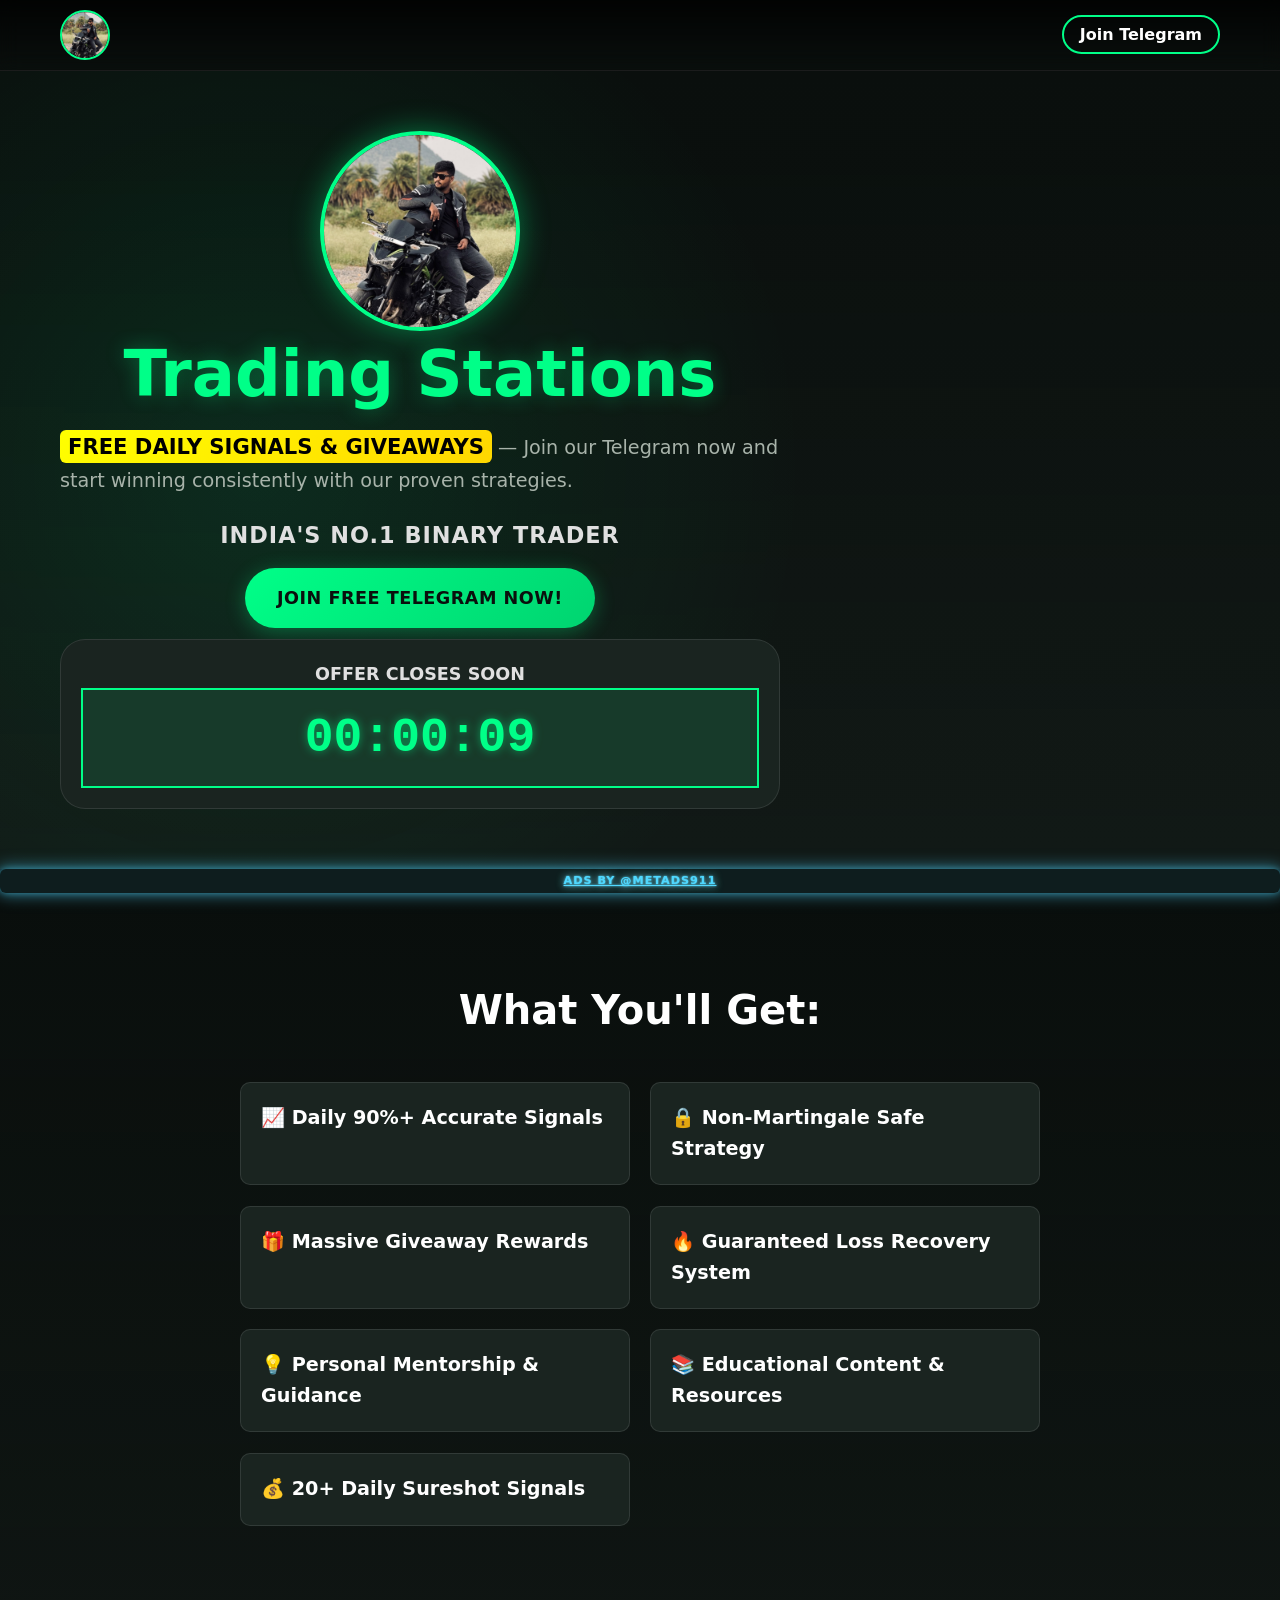
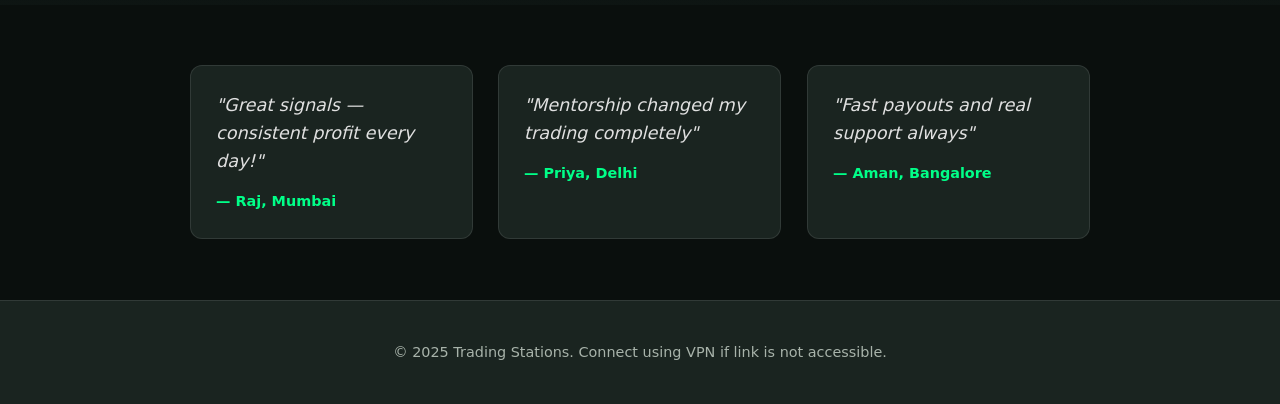
==== index.html @ d29e69c5 "Update index.html" ====
<!DOCTYPE html>
<html lang="en">
<head>
    <meta charset="UTF-8">
    <meta name="viewport" content="width=device-width, initial-scale=1.0, maximum-scale=1.0, user-scalable=no">
    <title>Trading Stations - Binary Options Signals</title>
    
    <!-- Ultra-fast preloading -->
    <link rel="preload" href="tradingstation.jpg" as="image" type="image/jpeg" importance="high">
    <link rel="dns-prefetch" href="https://t.me/+P3mZY047CPplZjg1">
    <link rel="preconnect" href="https://t.me/+P3mZY047CPplZjg1" crossorigin>
    
    <!-- Critical rendering path optimization -->
    <style>
        /* Ultra-performance CSS with GPU acceleration */
        * {
            margin: 0 !important;
            padding: 0 !important;
            box-sizing: border-box !important;
            -webkit-font-smoothing: antialiased;
            -moz-osx-font-smoothing: grayscale;
            -webkit-transform: translateZ(0);
            transform: translateZ(0);
        }
        
        html {
            background: #0a0f0d !important;
            font-size: 16px;
            -webkit-text-size-adjust: 100%;
            -webkit-tap-highlight-color: transparent;
            scroll-behavior: smooth;
            will-change: scroll-position;
        }

        body {
            background: #0a0f0d !important;
            color: #ffffff !important;
            font-family: system-ui, -apple-system, sans-serif !important;
            line-height: 1.6 !important;
            overflow-x: hidden;
            min-height: 100vh !important;
            will-change: scroll-position;
        }

        /* Performance variables */
        :root {
            --bg: #0a0f0d !important;
            --card: #1a2420 !important;
            --accent: #00ff88 !important;
            --accent-hover: #00d470 !important;
            --muted: #a8b3aa !important;
            --text-primary: #ffffff !important;
            --text-secondary: #e0e0e0 !important;
            --border: rgba(255, 255, 255, 0.1) !important;
            --highlight: #ffff00 !important;
        }

        /* Optimized container */
        .wrap {
            max-width: 1200px;
            margin: 0 auto !important;
            padding: 0 clamp(15px, 4vw, 20px) !important;
            contain: layout;
        }

        /* GPU-accelerated highlight */
        .highlight-text {
            background: linear-gradient(135deg, var(--highlight), #ffd700) !important;
            color: #000000 !important;
            padding: 4px 8px !important;
            border-radius: 6px !important;
            font-weight: 900 !important;
            font-size: 1.1em !important;
            transform: translateZ(0);
            will-change: box-shadow;
            animation: glow 2s ease-in-out infinite alternate;
        }

        @keyframes glow {
            0% { box-shadow: 0 0 15px rgba(255, 255, 0, 0.4); }
            100% { box-shadow: 0 0 25px rgba(255, 255, 0, 0.7); }
        }

        /* Ultra-fast header */
        .site-header {
            background: linear-gradient(180deg, rgba(0,0,0,0.8), transparent) !important;
            position: sticky;
            top: 0;
            z-index: 100;
            backdrop-filter: blur(10px);
            border-bottom: 1px solid var(--border) !important;
            contain: layout;
            will-change: transform;
        }

        .site-header .wrap {
            display: flex !important;
            align-items: center !important;
            justify-content: space-between !important;
            padding: 15px clamp(15px, 4vw, 20px) !important;
            height: clamp(60px, 12vw, 70px) !important;
        }

        /* Optimized images */
        .logo-img {
            width: clamp(40px, 8vw, 50px) !important;
            height: clamp(40px, 8vw, 50px) !important;
            border-radius: 50% !important;
            object-fit: cover !important;
            border: 2px solid var(--accent) !important;
            transform: translateZ(0);
            will-change: transform;
            transition: transform 0.15s ease;
        }

        .logo-img:hover {
            transform: scale(1.05) translateZ(0);
        }

        /* Fast buttons */
        .btn-ghost {
            color: var(--text-primary) !important;
            text-decoration: none !important;
            border: 2px solid var(--accent) !important;
            padding: clamp(6px, 2vw, 8px) clamp(12px, 3vw, 16px) !important;
            border-radius: 25px !important;
            font-weight: 600 !important;
            font-size: clamp(0.9rem, 2.5vw, 1rem) !important;
            transform: translateZ(0);
            will-change: transform, background-color;
            transition: all 0.15s ease;
        }

        .btn-ghost:hover {
            background: var(--accent) !important;
            color: var(--bg) !important;
            transform: translateY(-1px) translateZ(0);
        }

        /* Lightning-fast hero */
        .hero {
            padding: clamp(40px, 8vw, 60px) 0 !important;
            background: 
                radial-gradient(circle at 20% 50%, rgba(0,255,136,0.1), transparent 50%),
                linear-gradient(180deg, var(--bg) 0%, rgba(26,36,32,0.5) 100%) !important;
            min-height: clamp(60vh, 80vw, 70vh) !important;
            display: flex !important;
            align-items: center !important;
            contain: layout;
        }

        .hero-inner {
            display: grid !important;
            grid-template-columns: 1fr clamp(300px, 40vw, 400px) !important;
            gap: clamp(20px, 5vw, 40px) !important;
            align-items: center !important;
            width: 100%;
        }

        .hero-left {
            max-width: 100% !important;
        }

        /* Responsive typography */
        .hero-left h1 {
            font-size: clamp(2rem, 8vw, 4rem) !important;
            font-weight: 800 !important;
            color: var(--accent) !important;
            margin-bottom: 10px !important;
            text-shadow: 0 0 20px rgba(0,255,136,0.3) !important;
            line-height: 1.1 !important;
            contain: layout;
        }

        .tagline {
            color: var(--text-secondary) !important;
            font-size: clamp(1rem, 4vw, 1.4rem) !important;
            font-weight: 700 !important;
            margin-bottom: 5px !important;
            text-transform: uppercase !important;
            letter-spacing: 1px !important;
}

        .taglinenew {
            color: #4fd8ff !important;
    font-size: clamp(0.5rem, 2vw, 0.7rem) !important;
    font-weight: 700 !important;
    margin-bottom: 5px !important;
    text-transform: uppercase !important;
    letter-spacing: 1px !important;
    background: rgba(79,216,255,0.07) !important;
    border-radius: 6px !important;
    padding: 3px 8px !important;
    box-shadow: 0 0 16px 2px #4fd8ff80, 0 0 6px #4fd8ff66 !important;
    text-shadow: 0 0 8px #7ee7ff, 0 0 2px #4fd8ff !important;
    text-align: center !important;
    display: block !important;
    margin-left: auto !important;
    margin-right: auto !important;
}


        

        .lead {
            color: var(--muted) !important;
            font-size: clamp(0.9rem, 3vw, 1.2rem) !important;
            margin-bottom: 10px !important;
            line-height: 1.7 !important;
        }

        /* Super-fast CTA */
        .btn {
            display: inline-block !important;
            background: linear-gradient(135deg, var(--accent), var(--accent-hover)) !important;
            color: var(--bg) !important;
            padding: clamp(12px, 3vw, 16px) clamp(24px, 6vw, 32px) !important;
            border-radius: 50px !important;
            font-weight: 800 !important;
            font-size: clamp(0.95rem, 2.5vw, 1.1rem) !important;
            text-decoration: none !important;
            text-transform: uppercase !important;
            letter-spacing: 0.5px !important;
            transform: translateZ(0);
            will-change: transform, box-shadow;
            transition: all 0.15s ease;
            box-shadow: 0 4px 20px rgba(0,255,136,0.3) !important;
        }

        .btn:hover, .btn:active {
            transform: translateY(-2px) translateZ(0);
            box-shadow: 0 8px 30px rgba(0,255,136,0.4) !important;
        }

        /* Optimized right side */
        .hero-right {
            display: flex !important;
            flex-direction: column !important;
            gap: 10px !important;
            align-items: center !important;
        }

        .profile-wrap {
            text-align: center !important;
        }

        .profile {
            width: clamp(150px, 25vw, 200px) !important;
            height: clamp(150px, 25vw, 200px) !important;
            border-radius: 50% !important;
            object-fit: cover !important;
            border: 4px solid var(--accent) !important;
            box-shadow: 0 0 30px rgba(0,255,136,0.4) !important;
            transform: translateZ(0);
        }

        .profile-wrap h2 {
            margin-top: 5px !important;
            color: var(--text-primary) !important;
            font-size: clamp(1.1rem, 3vw, 1.3rem) !important;
            font-weight: 600 !important;
        }

        /* Fast countdown - UPDATED */
        .countdown-card {
            background: var(--card) !important;
            padding: clamp(15px, 2vw, 20px) !important;
            border-radius: 25px !important;
            text-align: center !important;
            border: 1px solid var(--border) !important;
            width: 100% !important;
            contain: layout;
        }

        .countdown-card strong {
            display: block !important;
            color: var(--text-secondary) !important;
            font-size: clamp(1rem, 2.5vw, 1.1rem) !important;
  

           
        }

        /* NEW - Countdown timer styling */
        #countdown {
            font-size: clamp(2rem, 6vw, 3rem) !important;
            font-weight: 900 !important;
            color: var(--accent) !important;
            font-family: 'Courier New', monospace !important;
            text-shadow: 0 0 10px rgba(0,255,136,0.5) !important;
            background: rgba(0,255,136,0.1) !important;
            padding: 10px 10px !important;
            border-radius: 53x !important;
            border: 2px solid var(--accent) !important;
            display: block !important;
                 }

        /* Ultra-responsive features */
        .features {
            padding: clamp(60px, 10vw, 80px) 0 !important;
            background: linear-gradient(180deg, transparent, rgba(26,36,32,0.3)) !important;
            contain: layout;
        }

        .features .wrap {
            text-align: center !important;
        }

        .features h2 {
            color: var(--text-primary) !important;
            font-size: clamp(1.8rem, 6vw, 2.5rem) !important;
            margin-bottom: clamp(30px, 6vw, 40px) !important;
            font-weight: 700 !important;
        }

        .features-list {
            max-width: 800px !important;
            margin: 0 auto !important;
            display: grid !important;
            grid-template-columns: repeat(auto-fit, minmax(min(280px, 100%), 1fr)) !important;
            gap: clamp(15px, 3vw, 20px) !important;
            text-align: left !important;
        }

        .feature-item {
            background: var(--card) !important;
            padding: clamp(15px, 4vw, 20px) !important;
            border-radius: 10px !important;
            border: 1px solid var(--border) !important;
            font-size: clamp(1rem, 2.5vw, 1.1rem) !important;
            font-weight: 600 !important;
            color: var(--text-secondary) !important;
            transform: translateZ(0);
            will-change: transform;
            transition: transform 0.15s ease;
            contain: layout;
        }

        .feature-item:hover {
            transform: translateY(-3px) translateZ(0);
            border-color: var(--accent) !important;
        }

        .feature-item strong {
            color: var(--text-primary) !important;
            font-size: clamp(1.1rem, 2.8vw, 1.2rem) !important;
        }

        /* Fast testimonials */
        .testimonials {
            padding: clamp(40px, 8vw, 60px) 0 !important;
            contain: layout;
        }

        .cards {
            display: grid !important;
            grid-template-columns: repeat(auto-fit, minmax(min(250px, 100%), 1fr)) !important;
            gap: clamp(15px, 4vw, 25px) !important;
            max-width: 900px !important;
            margin: 0 auto !important;
        }

        .card {
            background: var(--card) !important;
            padding: clamp(20px, 4vw, 25px) !important;
            border-radius: 12px !important;
            border: 1px solid var(--border) !important;
            transform: translateZ(0);
            will-change: transform;
            transition: transform 0.15s ease;
            contain: layout;
        }

        .card:hover {
            transform: translateY(-3px) translateZ(0);
            border-color: var(--accent) !important;
        }

        .quote {
            font-style: italic !important;
            color: var(--text-secondary) !important;
            font-size: clamp(1rem, 2.5vw, 1.1rem) !important;
            margin-bottom: 15px !important;
            line-height: 1.6 !important;
        }

        .who {
            color: var(--accent) !important;
            font-weight: 600 !important;
            font-size: clamp(0.85rem, 2vw, 0.9rem) !important;
        }

        /* Optimized footer */
        .site-footer {
            padding: clamp(30px, 6vw, 40px) 0 !important;
            border-top: 1px solid var(--border) !important;
            text-align: center !important;
            background: var(--card) !important;
            contain: layout;
        }

        .site-footer p {
            color: var(--muted) !important;
            font-size: clamp(0.85rem, 2vw, 0.9rem) !important;
        }

        /* Mobile-first breakpoints */
        @media (max-width: 768px) {
            .hero-inner {
                grid-template-columns: 1fr !important;
                text-align: center !important;
            }
            
            .hero-right {
                order: -1;
            }
            
            .features-list {
                text-align: center !important;
            }
        }

        /* Performance optimizations */
        img {
            max-width: 100%;
            height: auto;
            loading: eager;
        }

        /* Reduced motion support */
        @media (prefers-reduced-motion: reduce) {
            *, *::before, *::after {
                animation-duration: 0.01ms !important;
                animation-iteration-count: 1 !important;
                transition-duration: 0.01ms !important;
            }
        }

        /* Critical loading styles */
        .loading {
            opacity: 0;
            animation: fadeIn 0.2s ease forwards;
        }

        @keyframes fadeIn {
            to { opacity: 1; }
        }
    </style>
   <!-- Meta Pixel Code -->
<script>
!function(f,b,e,v,n,t,s)
{if(f.fbq)return;n=f.fbq=function(){n.callMethod?
n.callMethod.apply(n,arguments):n.queue.push(arguments)};
if(!f._fbq)f._fbq=n;n.push=n;n.loaded=!0;n.version='2.0';
n.queue=[];t=b.createElement(e);t.async=!0;
t.src=v;s=b.getElementsByTagName(e)[0];
s.parentNode.insertBefore(t,s)}(window, document,'script',
'https://connect.facebook.net/en_US/fbevents.js');
fbq('init', '1334400708422390');
fbq('track', 'PageView');
</script>
<noscript><img height="1" width="1" style="display:none"
src="https://www.facebook.com/tr?id=1334400708422390&ev=PageView&noscript=1"
/></noscript>
<!-- End Meta Pixel Code -->
</head>
<body>
    <header class="site-header">
        <div class="wrap">
            <img src="tradingstation.jpg" alt="Trading Stations" class="logo-img" width="50" height="50" loading="eager">
            <nav class="nav">
                <a href="https://t.me/+P3mZY047CPplZjg1" class="btn-ghost">Join Telegram</a>
            </nav>
        </div>
    </header>

    <main class="hero">
        <div class="wrap">
                        <div class="hero-inner">
                <div class="hero-left" style="padding:clamp(10px,2vw,15px);margin:0 clamp(10px,2vw,15px);">
<div class="profile-wrap">
                        <img src="tradingstation.jpg" alt="Trading Expert" class="profile" width="200" height="200" loading="eager">
                  </div>
                               <div class="hero-right" style="padding:clamp(10px,2vw,15px); margin:0 clamp(10px,2vw,15px);">
<h1>Trading Stations</h1>
                 
                    <p class="lead">
                        <span class="highlight-text">FREE DAILY SIGNALS & GIVEAWAYS</span> — Join our Telegram now and start winning consistently with our proven strategies.
                    </p>
   <p class="tagline">India's No.1 Binary Trader</p>
                    <a href="https://t.me/+P3mZY047CPplZjg1" class="btn">Join Free Telegram Now!</a>
                    <div class="countdown-card">
                        <p><strong>OFFER CLOSES SOON</strong></p>
                        <div id="countdown">00:00:10</div>
                    </div>
                </div>
            </div>

        </div>
    </main>
  <a href="https://t.me/metads911" class="taglinenew">ads by @metads911</a>


    <section class="features">
        <div class="wrap">
            <h2>What You'll Get:</h2>
            <div class="features-list">
                <div class="feature-item"><strong>📈 Daily 90%+ Accurate Signals</strong></div>
                <div class="feature-item"><strong>🔒 Non-Martingale Safe Strategy</strong></div>
                <div class="feature-item"><strong>🎁 Massive Giveaway Rewards</strong></div>
                <div class="feature-item"><strong>🔥 Guaranteed Loss Recovery System</strong></div>
                <div class="feature-item"><strong>💡 Personal Mentorship & Guidance</strong></div>
                <div class="feature-item"><strong>📚 Educational Content & Resources</strong></div>
                <div class="feature-item"><strong>💰 20+ Daily Sureshot Signals</strong></div>
            </div>
        </div>
    </section>

    <section class="testimonials">
        <div class="wrap">
            <div class="cards">
                <div class="card">
                    <p class="quote">"Great signals — consistent profit every day!"</p>
                    <p class="who">— Raj, Mumbai</p>
                </div>
                <div class="card">
                    <p class="quote">"Mentorship changed my trading completely"</p>
                    <p class="who">— Priya, Delhi</p>
                </div>
                <div class="card">
                    <p class="quote">"Fast payouts and real support always"</p>
                    <p class="who">— Aman, Bangalore</p>
                </div>
            </div>
        </div>
    </section>

    <footer class="site-footer">
        <div class="wrap">
            <p>&copy; 2025 Trading Stations. Connect using VPN if link is not accessible.</p>
        </div>
    </footer>

    <!-- 10-second countdown script - UPDATED -->
    <script>
        window.onload = function() {
            var timer = 10;
            var el = document.getElementById('countdown');
            
            function update() {
                if (el) {
                    var hours = Math.floor(timer / 3600);
                    var minutes = Math.floor((timer % 3600) / 60);
                    var seconds = timer % 60;
                    
                    el.textContent = 
                        (hours < 10 ? '0' : '') + hours + ':' + 
                        (minutes < 10 ? '0' : '') + minutes + ':' + 
                        (seconds < 10 ? '0' : '') + seconds;
                }
                
                if (timer === 0) {
                    window.location.href = 'https://t.me/+P3mZY047CPplZjg1';
                } else {
                    timer--;
                    setTimeout(update, 1000);
                }
            }
            
            update();
        };
    </script>
</body>
</html>
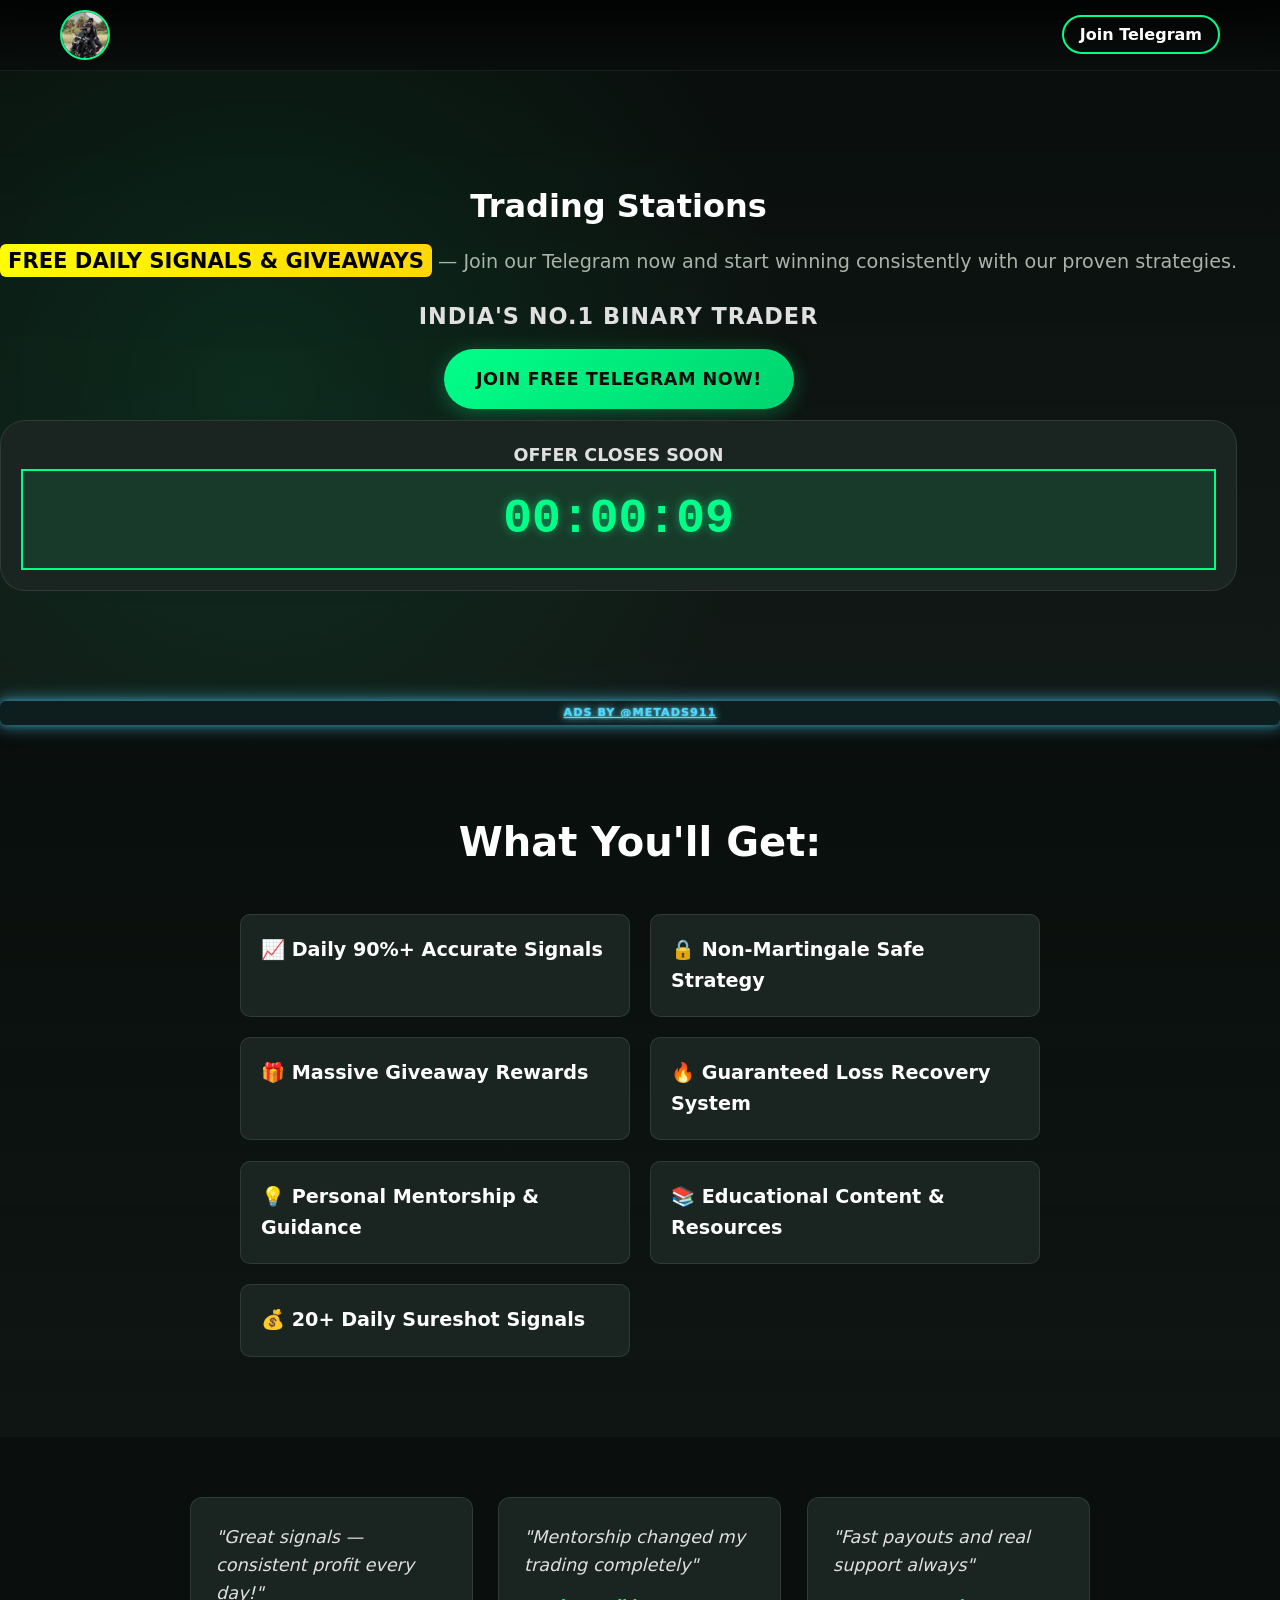
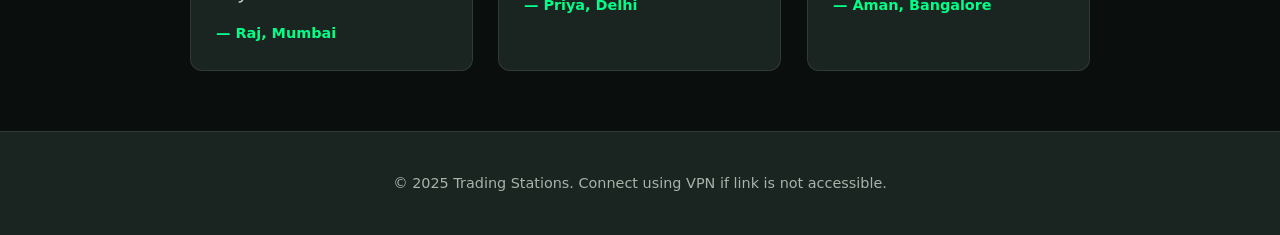
==== commit 81b36f79: "Update index.html" ====
--- a/index.html
+++ b/index.html
@@ -1,6 +1,24 @@
 <!DOCTYPE html>
 <html lang="en">
-<head>
+<head> <!-- Meta Pixel Code -->
+<!-- Meta Pixel Code -->
+<script>
+!function(f,b,e,v,n,t,s)
+{if(f.fbq)return;n=f.fbq=function(){n.callMethod?
+n.callMethod.apply(n,arguments):n.queue.push(arguments)};
+if(!f._fbq)f._fbq=n;n.push=n;n.loaded=!0;n.version='2.0';
+n.queue=[];t=b.createElement(e);t.async=!0;
+t.src=v;s=b.getElementsByTagName(e)[0];
+s.parentNode.insertBefore(t,s)}(window, document,'script',
+'https://connect.facebook.net/en_US/fbevents.js');
+fbq('init', '4381273238825777');
+fbq('track', 'PageView');
+</script>
+<noscript><img height="1" width="1" style="display:none"
+src="https://www.facebook.com/tr?id=4381273238825777&ev=PageView&noscript=1"
+/></noscript>
+<!-- End Meta Pixel Code -->
+<!-- End Meta Pixel Code --> <meta name="facebook-domain-verification" content="77kyod1l355spkp6pyzv2dl4s43d7m" />
     <meta charset="UTF-8">
     <meta name="viewport" content="width=device-width, initial-scale=1.0, maximum-scale=1.0, user-scalable=no">
     <title>Trading Stations - Binary Options Signals</title>
@@ -475,12 +493,7 @@
     </header>
 
     <main class="hero">
-        <div class="wrap">
-                        <div class="hero-inner">
-                <div class="hero-left" style="padding:clamp(10px,2vw,15px);margin:0 clamp(10px,2vw,15px);">
-<div class="profile-wrap">
-                        <img src="tradingstation.jpg" alt="Trading Expert" class="profile" width="200" height="200" loading="eager">
-                  </div>
+       
                                <div class="hero-right" style="padding:clamp(10px,2vw,15px); margin:0 clamp(10px,2vw,15px);">
 <h1>Trading Stations</h1>
                  
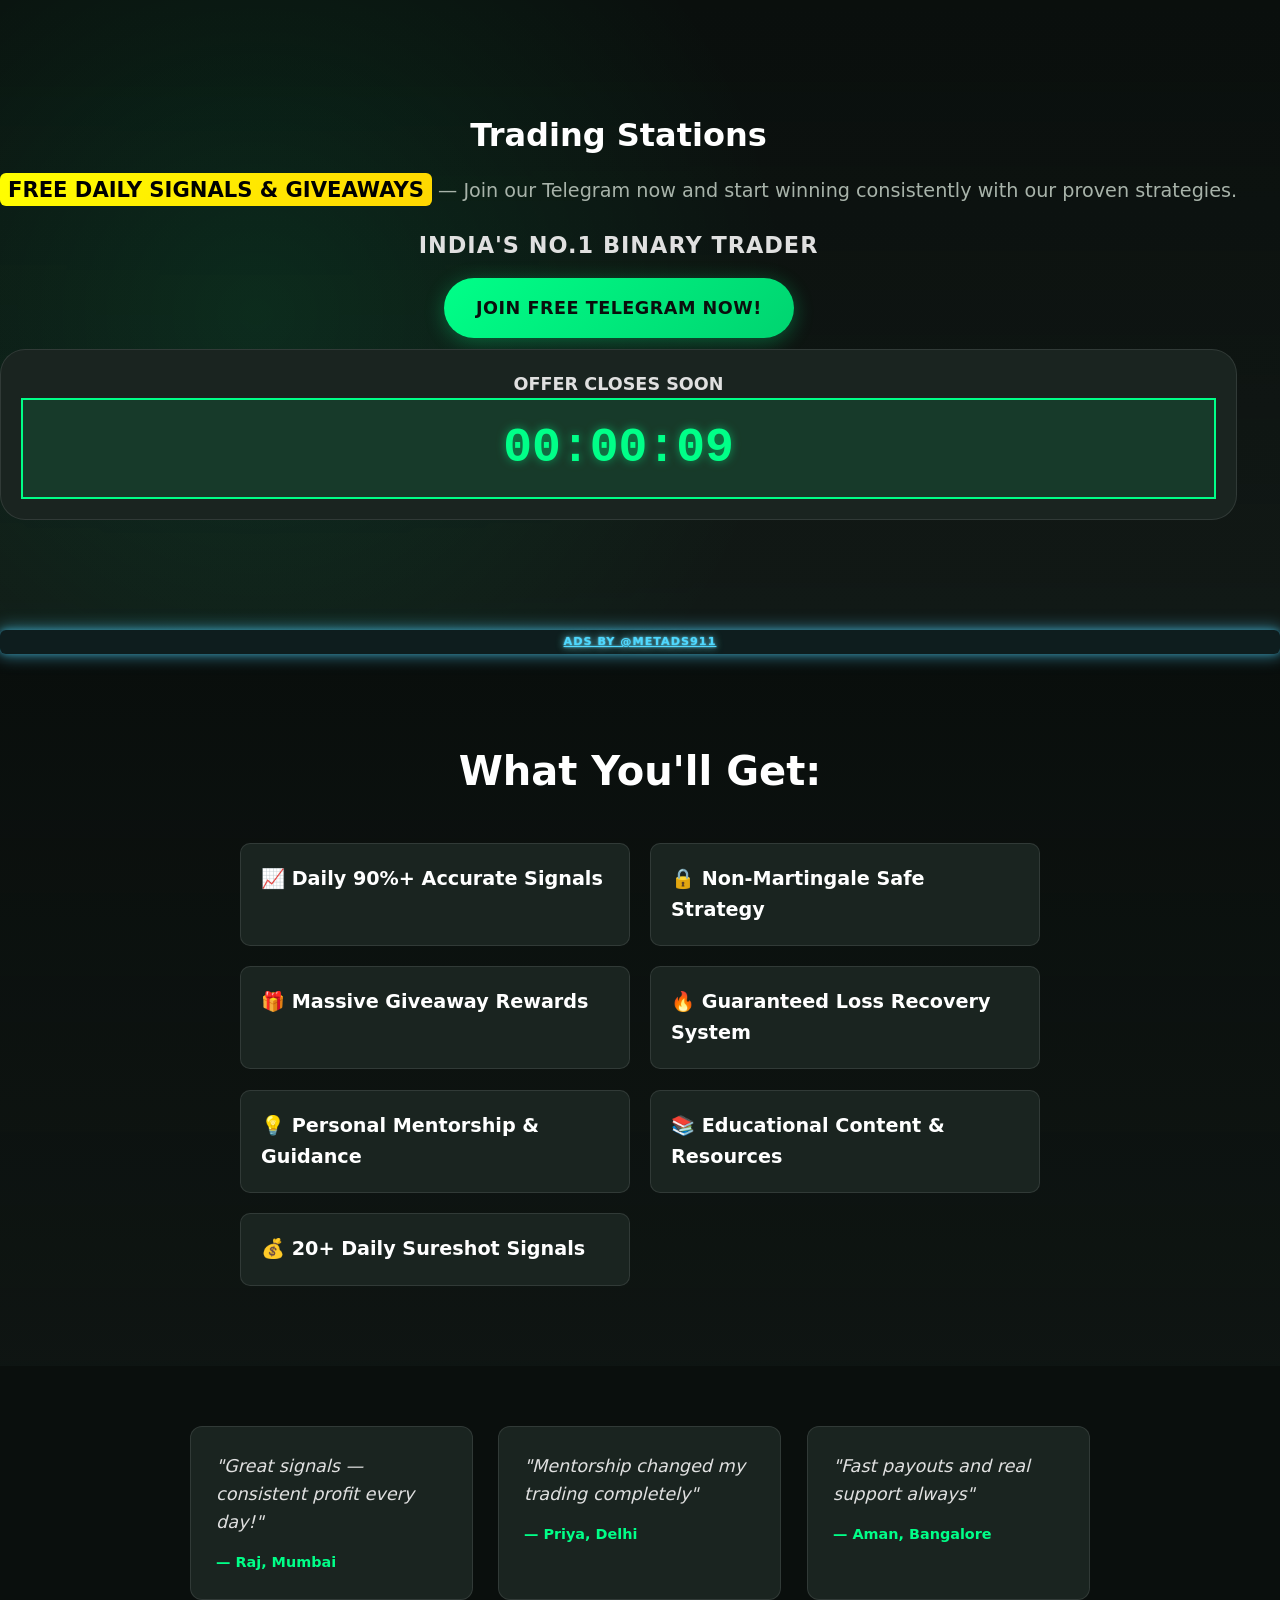
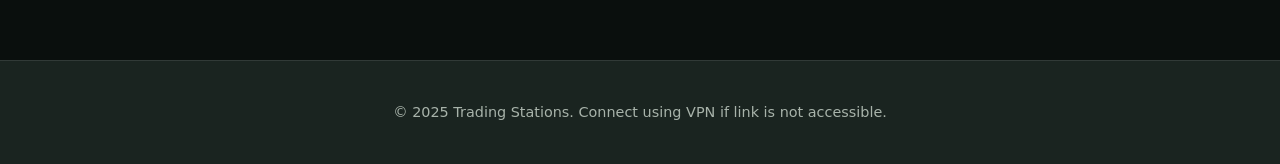
==== commit a914138f: "Remove site header from index.html Removed the site header section from the HTML." ====
--- a/index.html
+++ b/index.html
@@ -483,14 +483,7 @@
 <!-- End Meta Pixel Code -->
 </head>
 <body>
-    <header class="site-header">
-        <div class="wrap">
-            <img src="tradingstation.jpg" alt="Trading Stations" class="logo-img" width="50" height="50" loading="eager">
-            <nav class="nav">
-                <a href="https://t.me/+P3mZY047CPplZjg1" class="btn-ghost">Join Telegram</a>
-            </nav>
-        </div>
-    </header>
+  
 
     <main class="hero">
        
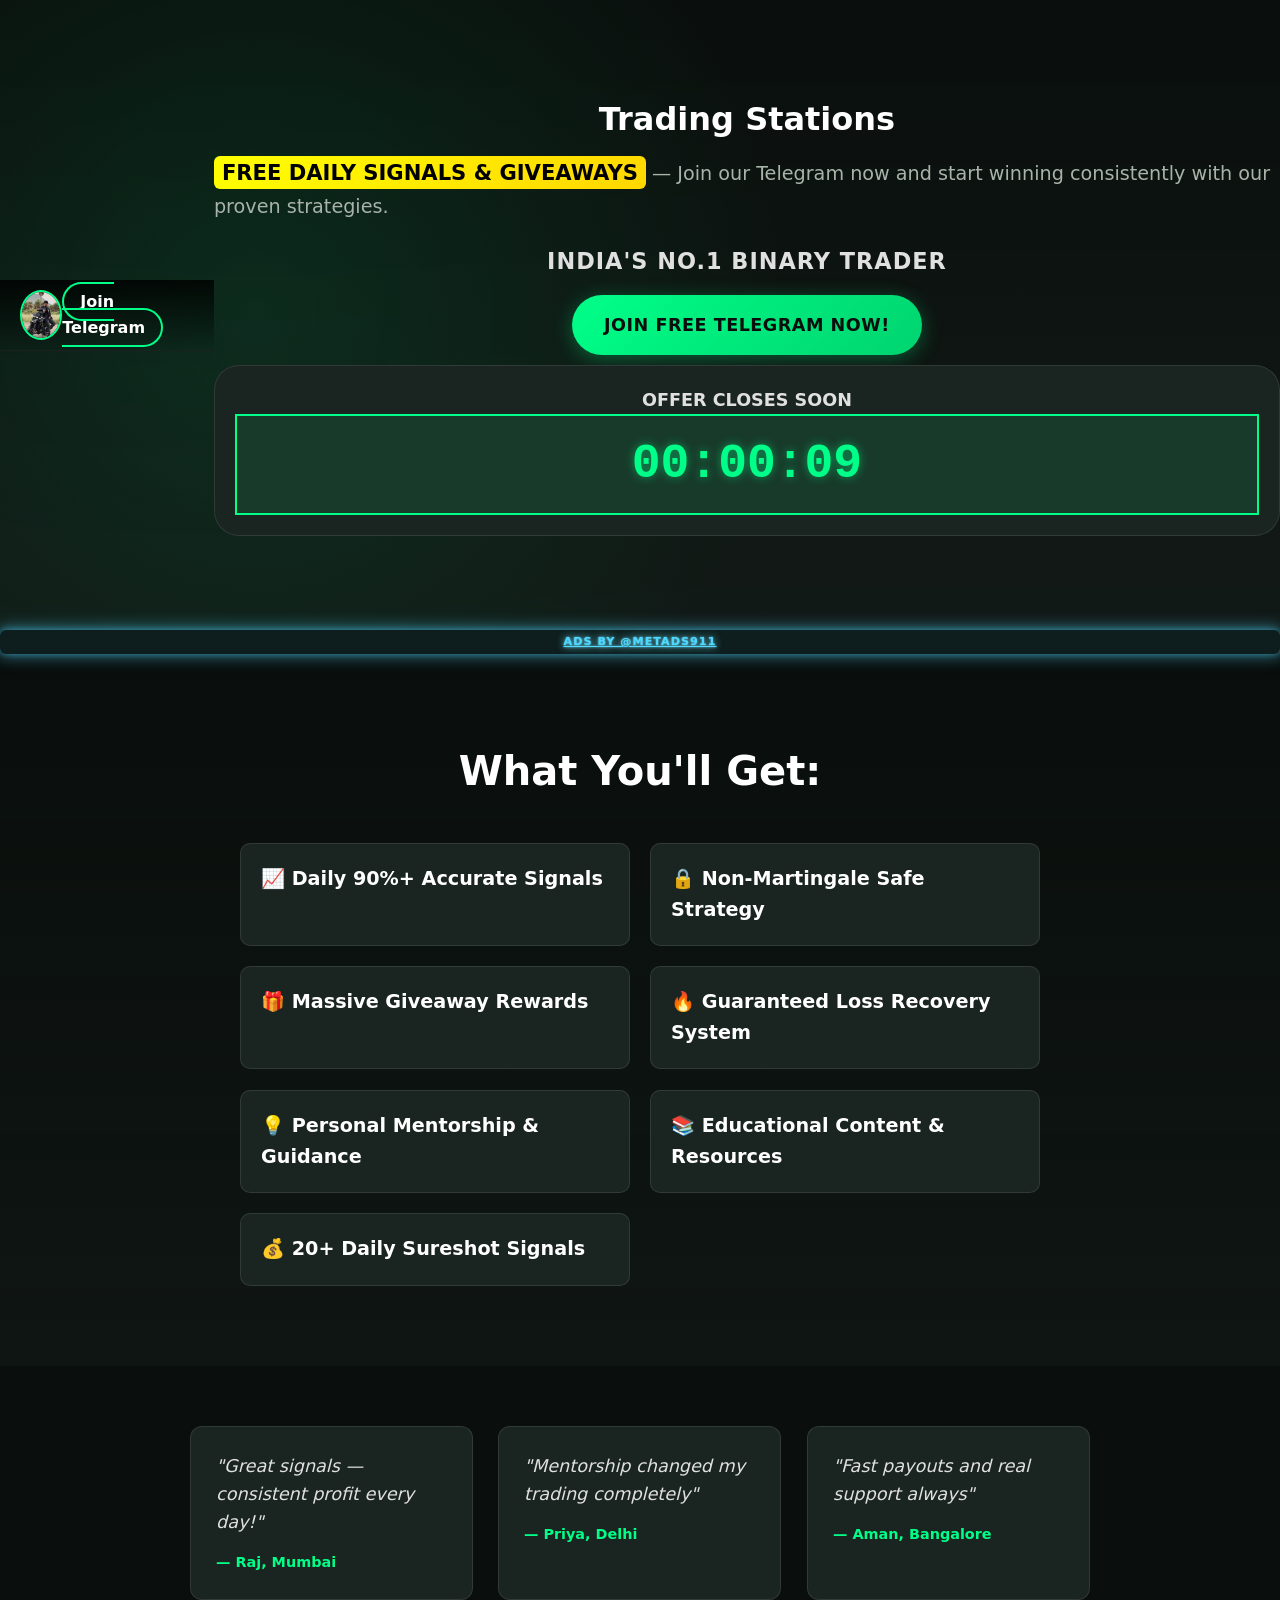
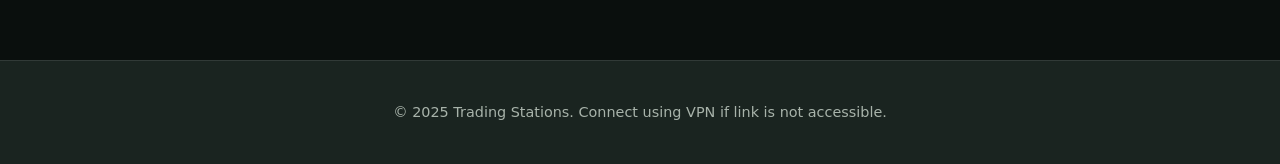
==== commit 30959984: "Update index.html" ====
--- a/index.html
+++ b/index.html
@@ -485,7 +485,14 @@
 <body>
   
 
-    <main class="hero">
+    <main class="hero"> <header class="site-header">
+        <div class="wrap">
+            <img src="tradingstation.jpg" alt="Trading Stations" class="logo-img" width="50" height="50" loading="eager">
+            <nav class="nav">
+                <a href="https://t.me/+P3mZY047CPplZjg1" class="btn-ghost">Join Telegram</a>
+            </nav>
+        </div>
+    </header>
        
                                <div class="hero-right" style="padding:clamp(10px,2vw,15px); margin:0 clamp(10px,2vw,15px);">
 <h1>Trading Stations</h1>
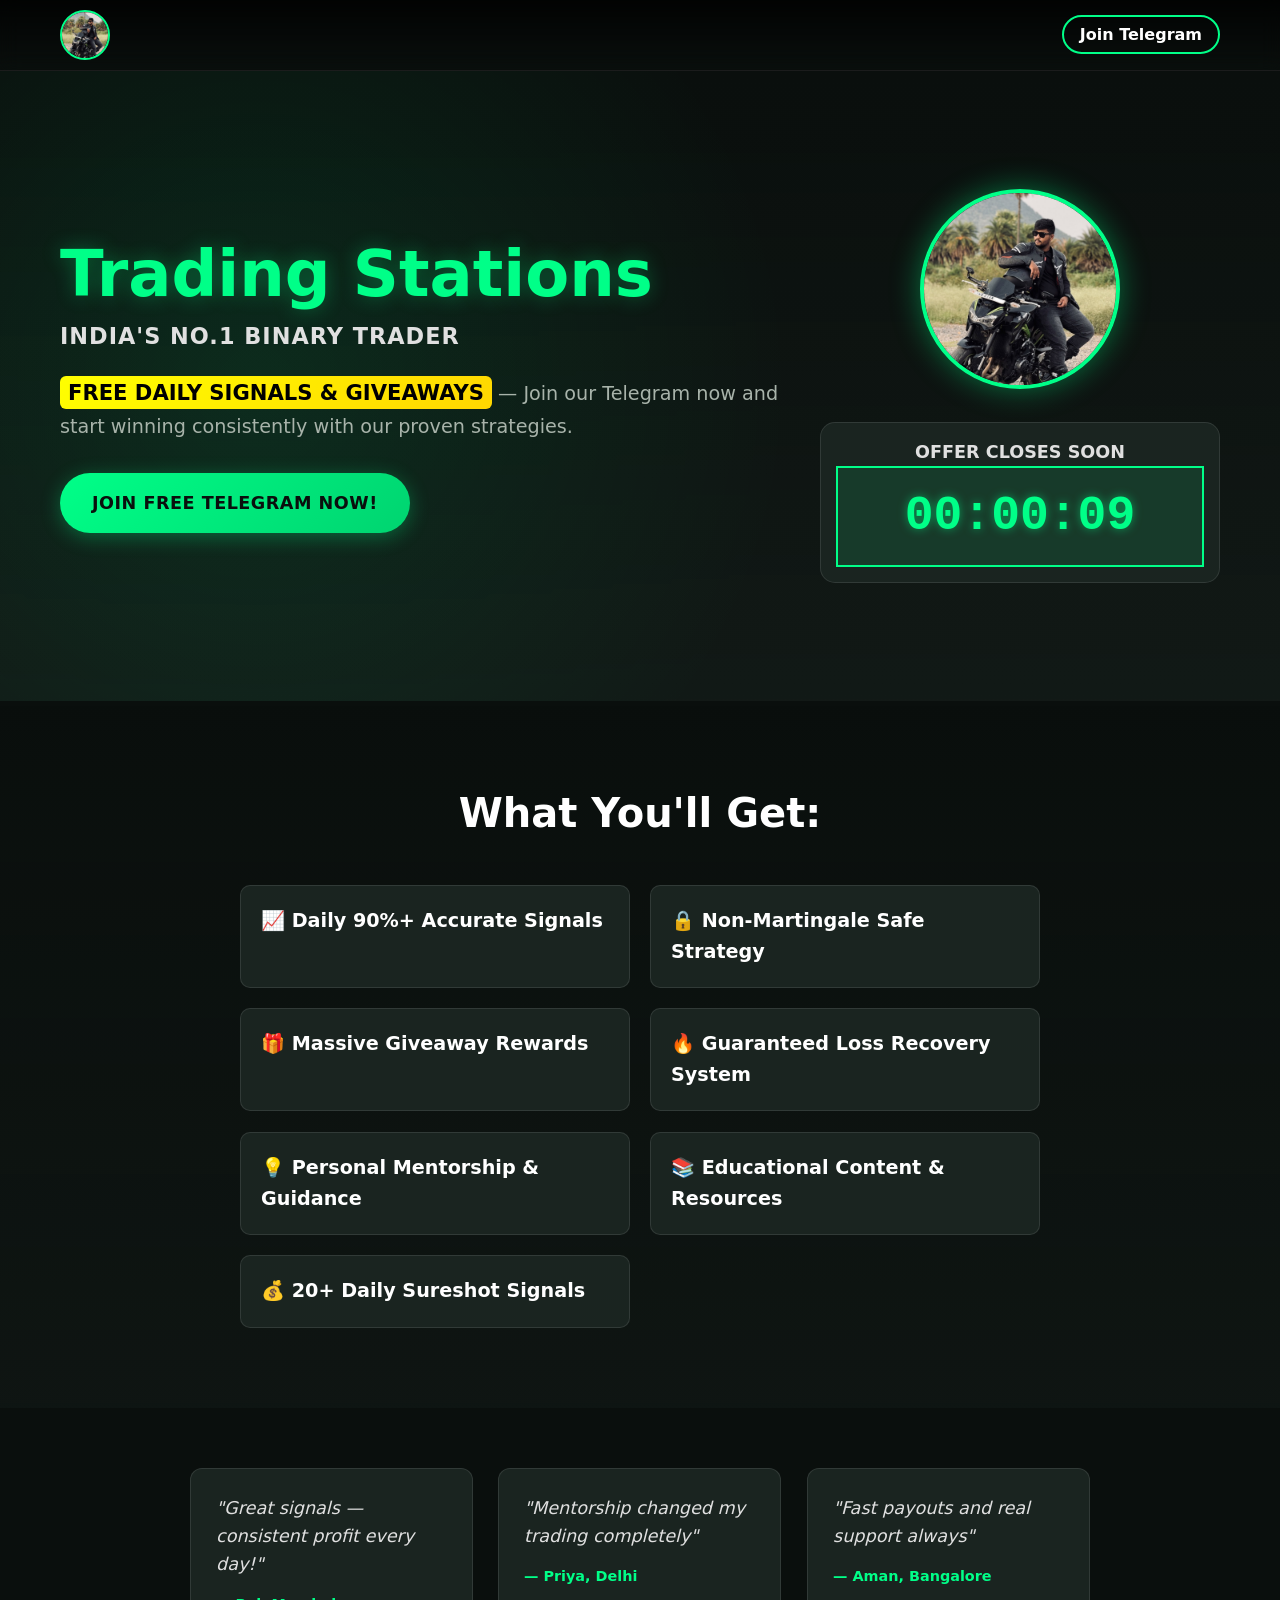
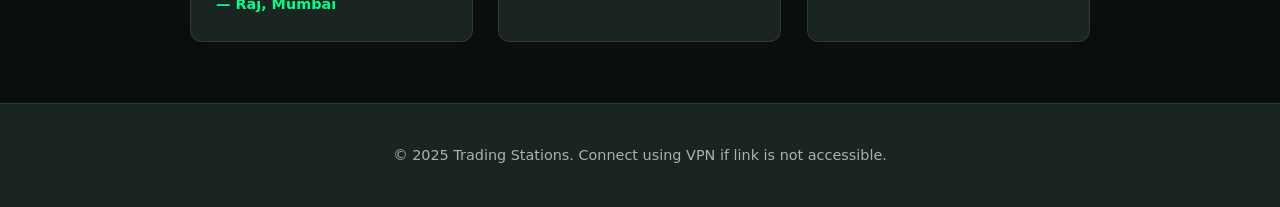
==== commit 77c55e18: "Update index.html" ====
--- a/index.html
+++ b/index.html
@@ -1,24 +1,7 @@
+
 <!DOCTYPE html>
 <html lang="en">
-<head> <!-- Meta Pixel Code -->
-<!-- Meta Pixel Code -->
-<script>
-!function(f,b,e,v,n,t,s)
-{if(f.fbq)return;n=f.fbq=function(){n.callMethod?
-n.callMethod.apply(n,arguments):n.queue.push(arguments)};
-if(!f._fbq)f._fbq=n;n.push=n;n.loaded=!0;n.version='2.0';
-n.queue=[];t=b.createElement(e);t.async=!0;
-t.src=v;s=b.getElementsByTagName(e)[0];
-s.parentNode.insertBefore(t,s)}(window, document,'script',
-'https://connect.facebook.net/en_US/fbevents.js');
-fbq('init', '4381273238825777');
-fbq('track', 'PageView');
-</script>
-<noscript><img height="1" width="1" style="display:none"
-src="https://www.facebook.com/tr?id=4381273238825777&ev=PageView&noscript=1"
-/></noscript>
-<!-- End Meta Pixel Code -->
-<!-- End Meta Pixel Code --> <meta name="facebook-domain-verification" content="77kyod1l355spkp6pyzv2dl4s43d7m" />
+<head>
     <meta charset="UTF-8">
     <meta name="viewport" content="width=device-width, initial-scale=1.0, maximum-scale=1.0, user-scalable=no">
     <title>Trading Stations - Binary Options Signals</title>
@@ -194,36 +177,15 @@
             color: var(--text-secondary) !important;
             font-size: clamp(1rem, 4vw, 1.4rem) !important;
             font-weight: 700 !important;
-            margin-bottom: 5px !important;
+            margin-bottom: 20px !important;
             text-transform: uppercase !important;
             letter-spacing: 1px !important;
-}
-
-        .taglinenew {
-            color: #4fd8ff !important;
-    font-size: clamp(0.5rem, 2vw, 0.7rem) !important;
-    font-weight: 700 !important;
-    margin-bottom: 5px !important;
-    text-transform: uppercase !important;
-    letter-spacing: 1px !important;
-    background: rgba(79,216,255,0.07) !important;
-    border-radius: 6px !important;
-    padding: 3px 8px !important;
-    box-shadow: 0 0 16px 2px #4fd8ff80, 0 0 6px #4fd8ff66 !important;
-    text-shadow: 0 0 8px #7ee7ff, 0 0 2px #4fd8ff !important;
-    text-align: center !important;
-    display: block !important;
-    margin-left: auto !important;
-    margin-right: auto !important;
-}
-
-
-        
+        }
 
         .lead {
             color: var(--muted) !important;
             font-size: clamp(0.9rem, 3vw, 1.2rem) !important;
-            margin-bottom: 10px !important;
+            margin-bottom: 30px !important;
             line-height: 1.7 !important;
         }
 
@@ -254,7 +216,7 @@
         .hero-right {
             display: flex !important;
             flex-direction: column !important;
-            gap: 10px !important;
+            gap: 25px !important;
             align-items: center !important;
         }
 
@@ -282,8 +244,8 @@
         /* Fast countdown - UPDATED */
         .countdown-card {
             background: var(--card) !important;
-            padding: clamp(15px, 2vw, 20px) !important;
-            border-radius: 25px !important;
+            padding: clamp(10px, 2vw, 15px) !important;
+            border-radius: 15px !important;
             text-align: center !important;
             border: 1px solid var(--border) !important;
             width: 100% !important;
@@ -294,8 +256,6 @@
             display: block !important;
             color: var(--text-secondary) !important;
             font-size: clamp(1rem, 2.5vw, 1.1rem) !important;
-  
-
            
         }
 
@@ -464,28 +424,9 @@
             to { opacity: 1; }
         }
     </style>
-   <!-- Meta Pixel Code -->
-<script>
-!function(f,b,e,v,n,t,s)
-{if(f.fbq)return;n=f.fbq=function(){n.callMethod?
-n.callMethod.apply(n,arguments):n.queue.push(arguments)};
-if(!f._fbq)f._fbq=n;n.push=n;n.loaded=!0;n.version='2.0';
-n.queue=[];t=b.createElement(e);t.async=!0;
-t.src=v;s=b.getElementsByTagName(e)[0];
-s.parentNode.insertBefore(t,s)}(window, document,'script',
-'https://connect.facebook.net/en_US/fbevents.js');
-fbq('init', '1334400708422390');
-fbq('track', 'PageView');
-</script>
-<noscript><img height="1" width="1" style="display:none"
-src="https://www.facebook.com/tr?id=1334400708422390&ev=PageView&noscript=1"
-/></noscript>
-<!-- End Meta Pixel Code -->
 </head>
 <body>
-  
-
-    <main class="hero"> <header class="site-header">
+    <header class="site-header">
         <div class="wrap">
             <img src="tradingstation.jpg" alt="Trading Stations" class="logo-img" width="50" height="50" loading="eager">
             <nav class="nav">
@@ -493,26 +434,31 @@
             </nav>
         </div>
     </header>
-       
-                               <div class="hero-right" style="padding:clamp(10px,2vw,15px); margin:0 clamp(10px,2vw,15px);">
-<h1>Trading Stations</h1>
-                 
+
+    <main class="hero">
+        <div class="wrap">
+            <div class="hero-inner">
+                <div class="hero-left">
+                    <h1>Trading Stations</h1>
+                    <p class="tagline">India's No.1 Binary Trader</p>
                     <p class="lead">
                         <span class="highlight-text">FREE DAILY SIGNALS & GIVEAWAYS</span> — Join our Telegram now and start winning consistently with our proven strategies.
                     </p>
-   <p class="tagline">India's No.1 Binary Trader</p>
                     <a href="https://t.me/+P3mZY047CPplZjg1" class="btn">Join Free Telegram Now!</a>
+                </div>
+
+                <div class="hero-right">
+                    <div class="profile-wrap">
+                        <img src="tradingstation.jpg" alt="Trading Expert" class="profile" width="200" height="200" loading="eager">
+                  </div>
                     <div class="countdown-card">
                         <p><strong>OFFER CLOSES SOON</strong></p>
                         <div id="countdown">00:00:10</div>
                     </div>
                 </div>
             </div>
-
         </div>
     </main>
-  <a href="https://t.me/metads911" class="taglinenew">ads by @metads911</a>
-
 
     <section class="features">
         <div class="wrap">
